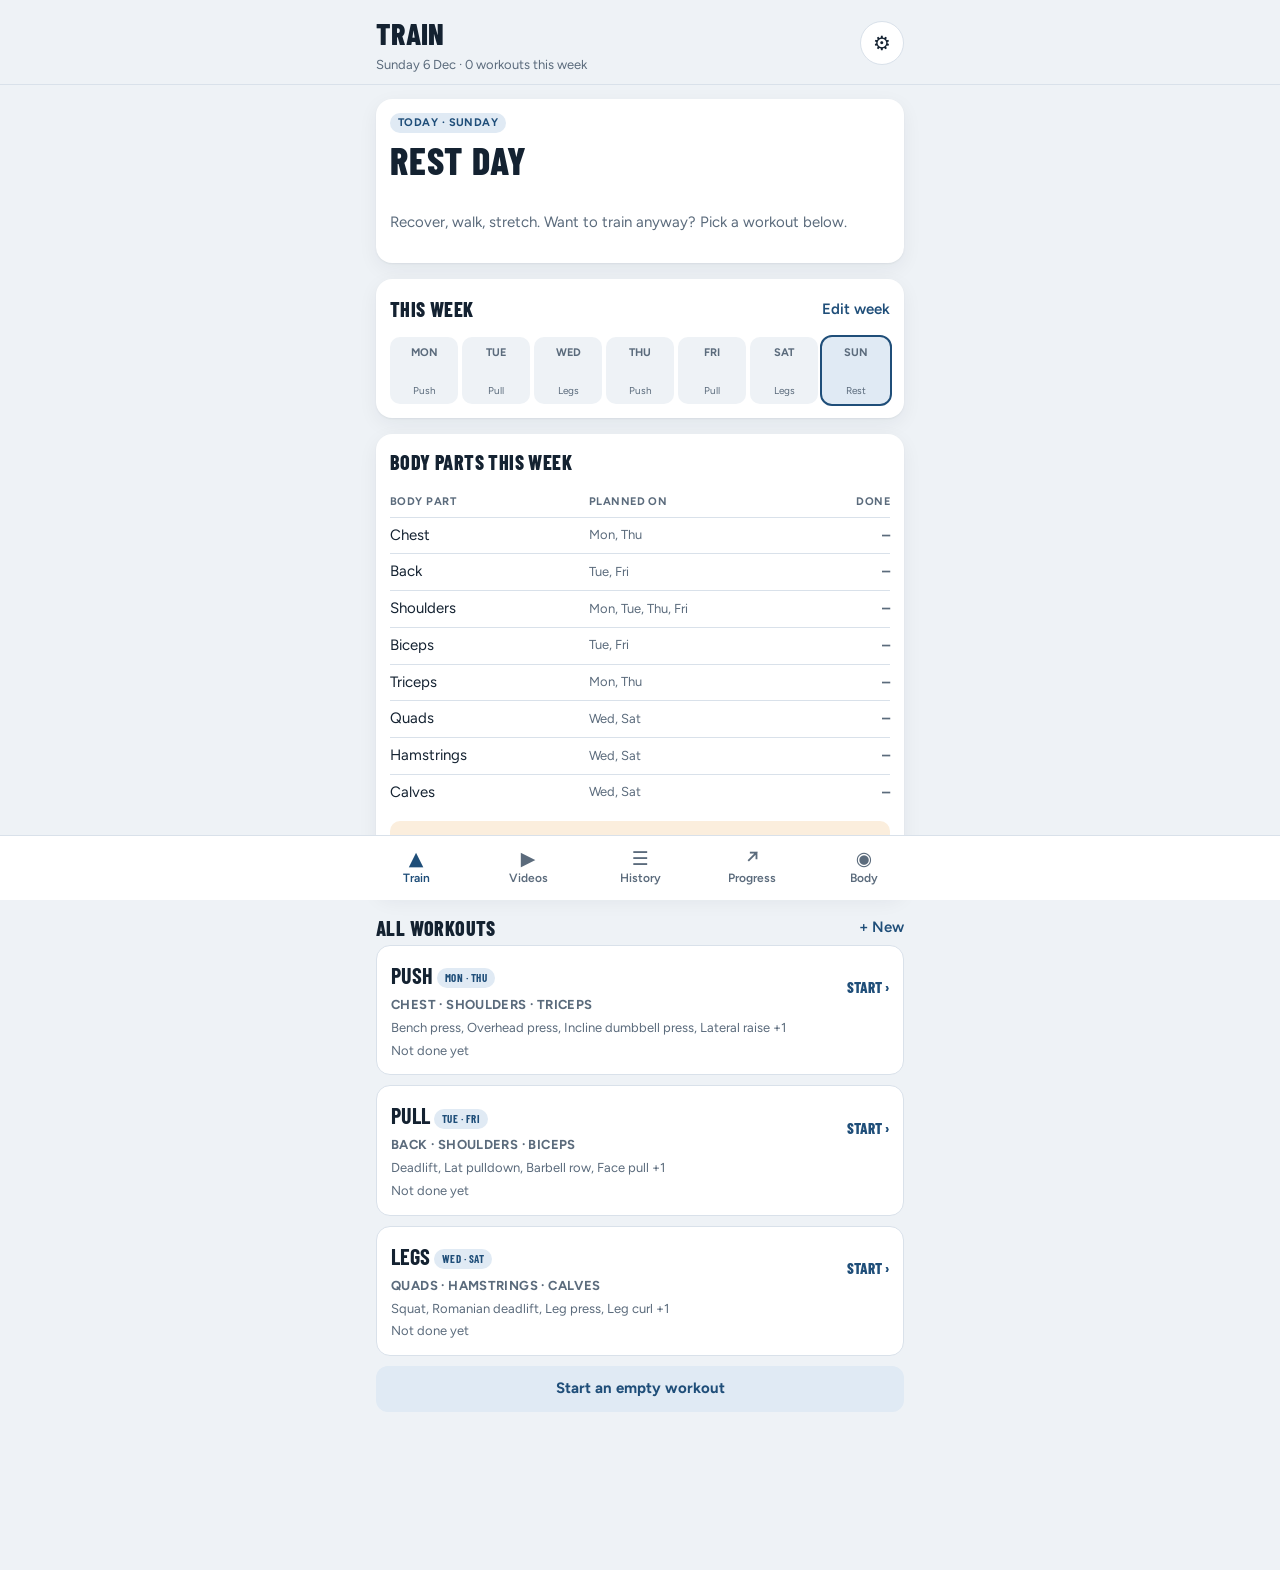
==== index.html @ 698f8b40 "Lift Log: weekly gym plan, set logging, body tracking, trainer video timestamps Co-Authored-By: Clau" ====
<!doctype html>
<html lang="en">
<head>
<meta charset="utf-8">
<meta name="viewport" content="width=device-width, initial-scale=1, viewport-fit=cover">
<title>Lift Log</title>
<meta name="description" content="Log gym workouts set by set, track personal bests, body weight and measurements.">
<meta name="theme-color" content="#1f4e79">
<link rel="manifest" href="manifest.json">
<link rel="icon" href="icons/icon.svg" type="image/svg+xml">
<link rel="apple-touch-icon" href="icons/icon-192.png">
<meta name="apple-mobile-web-app-capable" content="yes">
<meta name="apple-mobile-web-app-title" content="Lift Log">
<link rel="preconnect" href="https://fonts.googleapis.com">
<link rel="preconnect" href="https://fonts.gstatic.com" crossorigin>
<link rel="stylesheet" href="https://fonts.googleapis.com/css2?family=Barlow+Condensed:wght@600;800&family=Figtree:wght@400;500;600;700&display=swap">
<link rel="stylesheet" href="styles.css">
</head>
<body>
<header class="top">
  <div class="top-in">
    <div>
      <h1 id="title">Train</h1>
      <p id="subtitle" class="sub"></p>
    </div>
    <button id="setBtn" class="icon-btn" type="button" aria-label="Settings">⚙</button>
  </div>
</header>

<main id="main"></main>

<div id="rest" class="rest" hidden>
  <div class="rest-in">
    <span>Rest</span>
    <b id="restTime">1:30</b>
    <button type="button" data-rest="-15">−15s</button>
    <button type="button" data-rest="15">+15s</button>
    <button type="button" data-rest="stop">Skip</button>
  </div>
</div>

<nav class="tabs" aria-label="Sections">
  <button type="button" data-view="train" class="on"><span class="ti">▲</span>Train</button>
  <button type="button" data-view="videos"><span class="ti">▶</span>Videos</button>
  <button type="button" data-view="history"><span class="ti">☰</span>History</button>
  <button type="button" data-view="progress"><span class="ti">↗</span>Progress</button>
  <button type="button" data-view="body"><span class="ti">◉</span>Body</button>
</nav>

<dialog id="sheet" class="sheet"><div id="sheetBody"></div></dialog>
<div id="toast" class="toast" role="status" hidden></div>
<input id="importFile" type="file" accept="application/json,.json" hidden>

<script src="app.js"></script>
</body>
</html>
---- styles.css ----
/* Layout: one phone column; sticky title bar, cards per exercise, fixed tab bar, rest timer above the tabs. */
:root {
  --bg: #eef2f6;
  --surface: #ffffff;
  --ink: #142231;
  --muted: #5b6b7c;
  --line: #d9e1ea;
  --navy: #1f4e79;
  --navy-ink: #ffffff;
  --navy-soft: #e0eaf4;
  --amber: #d9822b;
  --amber-soft: #fbeedd;
  --good: #24855a;
  --good-soft: #def2e7;
  --bad: #c0392b;
  --bad-soft: #fbe3df;
  --shadow: 0 1px 2px rgba(20, 34, 49, .06), 0 6px 20px rgba(20, 34, 49, .06);
  --display: "Barlow Condensed", "Segoe UI", system-ui, sans-serif;
  --body: "Figtree", "Segoe UI", system-ui, -apple-system, sans-serif;
  --tabs-h: 64px;
  color-scheme: light;
}
@media (prefers-color-scheme: dark) {
  :root:not([data-theme="light"]) {
    --bg: #0c131b; --surface: #16212c; --ink: #e4ecf4; --muted: #95a6b8; --line: #263443;
    --navy: #6fa8dc; --navy-ink: #07121d; --navy-soft: #1a2e42; --amber: #f0a04b; --amber-soft: #3a2a17;
    --good: #4fc28a; --good-soft: #163527; --bad: #f06b57; --bad-soft: #3d1d18; --shadow: 0 1px 2px rgba(0,0,0,.3);
    color-scheme: dark;
  }
}
:root[data-theme="dark"] {
  --bg: #0c131b; --surface: #16212c; --ink: #e4ecf4; --muted: #95a6b8; --line: #263443;
  --navy: #6fa8dc; --navy-ink: #07121d; --navy-soft: #1a2e42; --amber: #f0a04b; --amber-soft: #3a2a17;
  --good: #4fc28a; --good-soft: #163527; --bad: #f06b57; --bad-soft: #3d1d18; --shadow: 0 1px 2px rgba(0,0,0,.3);
  color-scheme: dark;
}

* { box-sizing: border-box; }
html, body { margin: 0; }
body {
  background: var(--bg); color: var(--ink); font: 15px/1.45 var(--body);
  -webkit-tap-highlight-color: transparent;
  padding-bottom: calc(var(--tabs-h) + env(safe-area-inset-bottom, 0px) + 80px);
}
button, input, select, textarea { font: inherit; color: inherit; }
button { cursor: pointer; }
:focus-visible { outline: 2px solid var(--navy); outline-offset: 2px; }
h1, h2, h3 { font-family: var(--display); margin: 0; text-wrap: balance; }
[hidden] { display: none !important; }

.top {
  position: sticky; top: 0; z-index: 5; background: var(--bg);
  padding-top: env(safe-area-inset-top, 0px); border-bottom: 1px solid var(--line);
}
.top-in, main {
  max-width: 560px; margin: 0 auto;
  padding-left: max(16px, env(safe-area-inset-left, 0px));
  padding-right: max(16px, env(safe-area-inset-right, 0px));
}
.top-in { display: flex; align-items: center; justify-content: space-between; gap: 12px; padding-block: 12px 10px; }
h1 { font-size: 30px; font-weight: 800; letter-spacing: .01em; text-transform: uppercase; }
h2 { font-size: 20px; font-weight: 800; text-transform: uppercase; letter-spacing: .02em; }
.sub { margin: 0; color: var(--muted); font-size: 13px; }
main { padding-block: 14px; display: grid; gap: 16px; }
.icon-btn {
  width: 44px; height: 44px; border-radius: 50%; border: 1px solid var(--line);
  background: var(--surface); font-size: 20px; line-height: 1;
}

.card { background: var(--surface); border-radius: 16px; padding: 14px; box-shadow: var(--shadow); }
.card > h2, .card > .head { margin-bottom: 10px; }
.head { display: flex; align-items: center; justify-content: space-between; gap: 10px; }
.muted { color: var(--muted); }
.small { font-size: 13px; }
.num { font-variant-numeric: tabular-nums; }

.btn {
  border: 0; border-radius: 12px; padding: 12px 16px; min-height: 44px; font-weight: 700;
  background: var(--navy); color: var(--navy-ink);
}
.btn.ghost { background: var(--navy-soft); color: var(--navy); }
.btn.amber { background: var(--amber); color: #fff; }
.btn.danger { background: var(--bad-soft); color: var(--bad); }
.btn.small { padding: 8px 12px; min-height: 36px; font-size: 14px; border-radius: 10px; }
.btn.block { width: 100%; }
.btn:disabled { opacity: .45; }
.link { border: 0; background: none; color: var(--navy); font-weight: 600; padding: 6px 0; }
.row { display: flex; gap: 10px; flex-wrap: wrap; align-items: center; }
.row > .grow { flex: 1 1 140px; }

/* stat tiles */
.stats { display: grid; grid-template-columns: repeat(3, 1fr); gap: 8px; }
.stat { background: var(--surface); border-radius: 14px; padding: 10px 12px; box-shadow: var(--shadow); min-width: 0; }
.stat b { display: block; font: 800 26px/1.1 var(--display); font-variant-numeric: tabular-nums; }
.stat b small { font-size: 15px; font-weight: 600; margin-left: 2px; }
.stat span { font-size: 12px; color: var(--muted); }
.stat.up b { color: var(--good); }
.stat.down b { color: var(--amber); }

/* plan picker */
.plans { display: grid; gap: 10px; }
.plan {
  display: grid; grid-template-columns: 1fr auto; align-items: center; gap: 4px 12px; text-align: left;
  width: 100%; border: 1px solid var(--line); border-radius: 14px; background: var(--surface); padding: 14px;
}
.plan h3 { font-size: 22px; text-transform: uppercase; }
.plan p { margin: 0; grid-column: 1; font-size: 13px; color: var(--muted); }
.plan .go { grid-row: 1 / span 2; grid-column: 2; font: 800 15px var(--display); color: var(--navy); text-transform: uppercase; }
.plan.next { border: 2px solid var(--navy); }
.tag { display: inline-block; font-size: 11px; font-weight: 700; text-transform: uppercase; letter-spacing: .04em;
  padding: 2px 8px; border-radius: 999px; background: var(--navy-soft); color: var(--navy); vertical-align: middle; }
.tag.pr { background: var(--amber-soft); color: var(--amber); }

/* active workout */
.live { display: flex; justify-content: space-between; align-items: center; gap: 10px; }
.live b { font: 800 28px var(--display); font-variant-numeric: tabular-nums; }
.ex h3 { font-size: 21px; text-transform: uppercase; }
.ex .last { margin: 2px 0 10px; font-size: 13px; color: var(--muted); }
.sets { display: grid; gap: 6px; }
.set { display: grid; grid-template-columns: 30px 1fr 1fr 48px; gap: 8px; align-items: center; }
.set.hdr { font-size: 11px; font-weight: 700; color: var(--muted); text-transform: uppercase; letter-spacing: .04em; }
.set .n { text-align: center; font-weight: 700; color: var(--muted); }
.set input {
  width: 100%; min-width: 0; height: 44px; border: 1px solid var(--line); border-radius: 10px;
  background: var(--bg); text-align: center; font-size: 17px; font-weight: 600; font-variant-numeric: tabular-nums;
}
.set input::placeholder { color: var(--muted); opacity: .6; font-weight: 500; }
.tick {
  height: 44px; border-radius: 10px; border: 1px solid var(--line); background: var(--surface);
  font-size: 18px; color: var(--muted);
}
.set.done input { background: var(--good-soft); border-color: transparent; }
.set.done .tick { background: var(--good); border-color: var(--good); color: #fff; }
.set .n.pr { color: var(--amber); }
.ex-foot { display: flex; justify-content: space-between; margin-top: 8px; }

/* history */
.month { font: 800 15px var(--display); text-transform: uppercase; color: var(--muted); letter-spacing: .04em; margin: 4px 0 -6px; }
.hist { display: grid; grid-template-columns: 52px 1fr; gap: 12px; align-items: center; width: 100%;
  text-align: left; border: 0; background: var(--surface); border-radius: 14px; padding: 12px; box-shadow: var(--shadow); }
.hist .day { text-align: center; line-height: 1.05; }
.hist .day b { display: block; font: 800 26px var(--display); }
.hist .day span { font-size: 11px; text-transform: uppercase; color: var(--muted); }
.hist h3 { font-size: 19px; text-transform: uppercase; }
.hist p { margin: 0; font-size: 13px; color: var(--muted); }

/* lists inside cards */
.list { display: grid; }
.li { display: flex; justify-content: space-between; align-items: center; gap: 10px; padding: 10px 0; border-top: 1px solid var(--line); }
.li:first-child { border-top: 0; }
button.li { width: 100%; border-left: 0; border-right: 0; border-bottom: 0; background: none; text-align: left; }
button.li:first-child { border-top: 0; }
.li .r { text-align: right; font-variant-numeric: tabular-nums; white-space: nowrap; }

/* chart */
.chart svg { display: block; width: 100%; height: auto; overflow: visible; }
.chart text { font: 11px var(--body); fill: var(--muted); }
.chart .ln { fill: none; stroke: var(--navy); stroke-width: 2.5; stroke-linejoin: round; stroke-linecap: round; }
.chart .ln2 { fill: none; stroke: var(--amber); stroke-width: 2; stroke-dasharray: 4 4; }
.chart .dot { fill: var(--navy); }
.chart .bar { fill: var(--navy); }
.chart .bar.now { fill: var(--amber); }
.chart .goal { stroke: var(--good); stroke-width: 1.5; stroke-dasharray: 2 4; }
.legend { display: flex; gap: 14px; font-size: 12px; color: var(--muted); margin-top: 6px; }
.legend i { display: inline-block; width: 14px; height: 3px; border-radius: 2px; vertical-align: middle; margin-right: 5px; background: var(--navy); }
.legend i.a { background: var(--amber); }
.legend i.g { background: var(--good); }

/* forms */
label.f { display: grid; gap: 4px; font-size: 13px; font-weight: 600; color: var(--muted); }
.f input, .f select, .search {
  height: 44px; border: 1px solid var(--line); border-radius: 10px; background: var(--bg); padding: 0 12px;
  font-size: 16px; color: var(--ink); width: 100%; min-width: 0;
}
.grid2 { display: grid; grid-template-columns: 1fr 1fr; gap: 10px; }
.grid3 { display: grid; grid-template-columns: repeat(3, 1fr); gap: 10px; }
select.ex-pick { height: 44px; border: 1px solid var(--line); border-radius: 10px; background: var(--surface); padding: 0 10px; font-size: 16px; width: 100%; }
details > summary { cursor: pointer; font-weight: 600; color: var(--navy); padding: 6px 0; }
.chips { display: flex; gap: 6px; flex-wrap: wrap; }
.chip { border: 1px solid var(--line); background: var(--surface); border-radius: 999px; padding: 6px 12px; font-size: 14px; min-height: 36px; }
.chip.on { background: var(--navy); color: var(--navy-ink); border-color: var(--navy); }

.empty { text-align: center; padding: 28px 16px; color: var(--muted); }
.empty b { display: block; font: 800 22px var(--display); color: var(--ink); text-transform: uppercase; margin-bottom: 4px; }

/* rest timer */
.rest {
  position: fixed; left: 0; right: 0; bottom: calc(var(--tabs-h) + env(safe-area-inset-bottom, 0px) + 8px); z-index: 6;
  padding: 0 12px;
}
.rest-in {
  max-width: 536px; margin: 0 auto; display: flex; align-items: center; gap: 8px;
  background: var(--ink); color: var(--bg); border-radius: 16px; padding: 8px 8px 8px 14px; box-shadow: var(--shadow);
}
.rest-in span { font-size: 13px; text-transform: uppercase; font-weight: 700; letter-spacing: .05em; opacity: .7; }
.rest-in b { font: 800 26px var(--display); font-variant-numeric: tabular-nums; flex: 1; }
.rest-in button { border: 0; background: rgba(255,255,255,.14); color: inherit; border-radius: 10px; min-height: 40px; padding: 0 10px; font-weight: 600; }
.rest.over .rest-in { background: var(--amber); color: #fff; }

/* tabs */
.tabs {
  position: fixed; left: 0; right: 0; bottom: 0; z-index: 7; display: flex; justify-content: center;
  background: var(--surface); border-top: 1px solid var(--line); padding-bottom: env(safe-area-inset-bottom, 0px);
}
.tabs button {
  flex: 1; max-width: 140px; height: var(--tabs-h); border: 0; background: none; color: var(--muted);
  display: grid; place-items: center; align-content: center; gap: 2px; font-size: 12px; font-weight: 600;
}
.tabs .ti { font-size: 19px; line-height: 1; }
.tabs .on { color: var(--navy); }

/* bottom sheet */
.sheet {
  border: 0; padding: 0; margin: auto auto 0; width: 100%; max-width: 560px; max-height: 88vh;
  border-radius: 20px 20px 0 0; background: var(--surface); color: var(--ink);
}
.sheet::backdrop { background: rgba(8, 14, 20, .45); }
#sheetBody { padding: 18px 16px calc(18px + env(safe-area-inset-bottom, 0px)); display: grid; gap: 14px; }
.sheet .head h2 { font-size: 22px; }
.x { width: 40px; height: 40px; border-radius: 50%; border: 0; background: var(--bg); font-size: 18px; }

.toast {
  position: fixed; left: 50%; transform: translateX(-50%); z-index: 20;
  bottom: calc(var(--tabs-h) + env(safe-area-inset-bottom, 0px) + 76px);
  background: var(--ink); color: var(--bg); padding: 10px 16px; border-radius: 12px; font-weight: 600; font-size: 14px;
  max-width: calc(100% - 32px); box-shadow: var(--shadow);
}

/* today's hero, week strip, body-part coverage */
.hero { display: grid; gap: 8px; justify-items: start; }
.hero h2.big { font-size: 38px; line-height: 1; }
.hero.done { border-left: 5px solid var(--good); }
.big-btn { font-size: 17px; min-height: 52px; }
.targets { margin: 0; font-size: 13px; font-weight: 700; color: var(--amber); text-transform: uppercase; letter-spacing: .03em; }
.exlist { margin: 0; padding-left: 20px; display: grid; gap: 2px; }
.exlist .clip { color: var(--navy); font-size: 11px; }
.tag.ok { background: var(--good-soft); color: var(--good); }
.tag.lv-beg { background: var(--good-soft); color: var(--good); }
.tag.lv-int { background: var(--amber-soft); color: var(--amber); }
.tag.lv-adv { background: var(--bad-soft); color: var(--bad); }
.week { display: grid; grid-template-columns: repeat(7, 1fr); gap: 4px; }
.wd { display: grid; justify-items: center; gap: 2px; padding: 8px 2px; border-radius: 10px; background: var(--bg); min-width: 0; }
.wd span { font-size: 11px; font-weight: 700; text-transform: uppercase; color: var(--muted); }
.wd b { height: 20px; font-size: 16px; }
.wd small { font-size: 10px; line-height: 1.1; text-align: center; overflow: hidden; text-overflow: ellipsis; white-space: nowrap; max-width: 100%; color: var(--muted); }
.wd.today { outline: 2px solid var(--navy); background: var(--navy-soft); }
.wd.done { background: var(--good-soft); }
.wd.done b { color: var(--good); }
.wd.missed b { color: var(--bad); }
.bps { display: grid; }
.bp { display: grid; grid-template-columns: 1fr 1.2fr 64px; gap: 8px; padding: 7px 0; border-top: 1px solid var(--line); align-items: center; }
.bp.hdr { border-top: 0; font-size: 11px; font-weight: 700; text-transform: uppercase; color: var(--muted); letter-spacing: .04em; }
.bp b { text-align: right; font-variant-numeric: tabular-nums; color: var(--muted); }
.bp b.ok { color: var(--good); }
.miss { margin: 10px 0 0; padding: 10px 12px; border-radius: 10px; background: var(--amber-soft); font-size: 14px; }

/* videos */
.vlist { display: grid; gap: 10px; }
.vcard { display: grid; grid-template-columns: 128px 1fr; gap: 12px; text-align: left; width: 100%; border: 0; padding: 8px;
  background: var(--surface); border-radius: 14px; box-shadow: var(--shadow); align-items: start; }
.vcard img { width: 128px; height: 72px; object-fit: cover; border-radius: 8px; background: var(--line); }
.vcard h3 { font: 600 14px/1.3 var(--body); display: -webkit-box; -webkit-line-clamp: 2; -webkit-box-orient: vertical; overflow: hidden; }
.vcard p { margin: 2px 0 0; font-size: 12px; color: var(--muted); }
.warn { color: var(--amber); font-weight: 600; }
.vid { position: relative; aspect-ratio: 16 / 9; background: #000; border-radius: 12px; overflow: hidden; }
.vid iframe, .vid > div { position: absolute; inset: 0; width: 100%; height: 100%; border: 0; }
.vid-off { display: grid; place-items: center; text-align: center; color: #ccd; font-size: 14px; padding: 16px; }
.vid-off a { color: #fff; }
.tchip { border: 0; background: var(--navy); color: var(--navy-ink); border-radius: 8px; padding: 6px 10px; font-weight: 700; min-height: 36px; font-variant-numeric: tabular-nums; white-space: nowrap; }
.li.stamp { justify-content: flex-start; }
.li .grow { flex: 1; min-width: 0; }
.inset { background: var(--bg); border-radius: 12px; padding: 12px; display: grid; gap: 10px; }
.inset .f input, .inset .f select { background: var(--surface); }
textarea { width: 100%; border: 1px solid var(--line); border-radius: 10px; background: var(--bg); padding: 10px; font-size: 15px; resize: vertical; margin: 6px 0 8px; }
.chrow { display: grid; grid-template-columns: 24px 70px 1fr 1fr; gap: 6px; align-items: center; margin-bottom: 10px; }
.chrow > input:not([type=checkbox]), .chrow select { height: 38px; border: 1px solid var(--line); border-radius: 8px; background: var(--surface); padding: 0 6px; min-width: 0; font-size: 15px; }
.chrow .cN { grid-column: 3 / span 2; }
.chrow span { grid-column: 1; }
.chrow .cG { grid-column: 2 / span 2; }
.chrow .cL { grid-column: 4; }
.note { margin: 0; padding: 8px 12px; background: var(--amber-soft); border-radius: 10px; font-size: 14px; }
.sh { font-size: 17px; margin: 4px 0; }
.ch { font: 700 13px var(--body); color: var(--muted); margin: 14px 0 4px; }
.mini { width: 36px; height: 36px; border: 1px solid var(--line); background: var(--surface); border-radius: 8px; margin-left: 4px; }
.narrow { width: auto; max-width: 55%; height: 40px; }
.danger-link { color: var(--bad); justify-self: center; }
.chart .dot.faint { opacity: .35; }
.legend i.dotk { width: 7px; height: 7px; border-radius: 50%; opacity: .5; }
b.inline { display: inline; font: inherit; font-weight: 700; color: var(--ink); text-transform: none; }
.tabs button { max-width: 112px; }
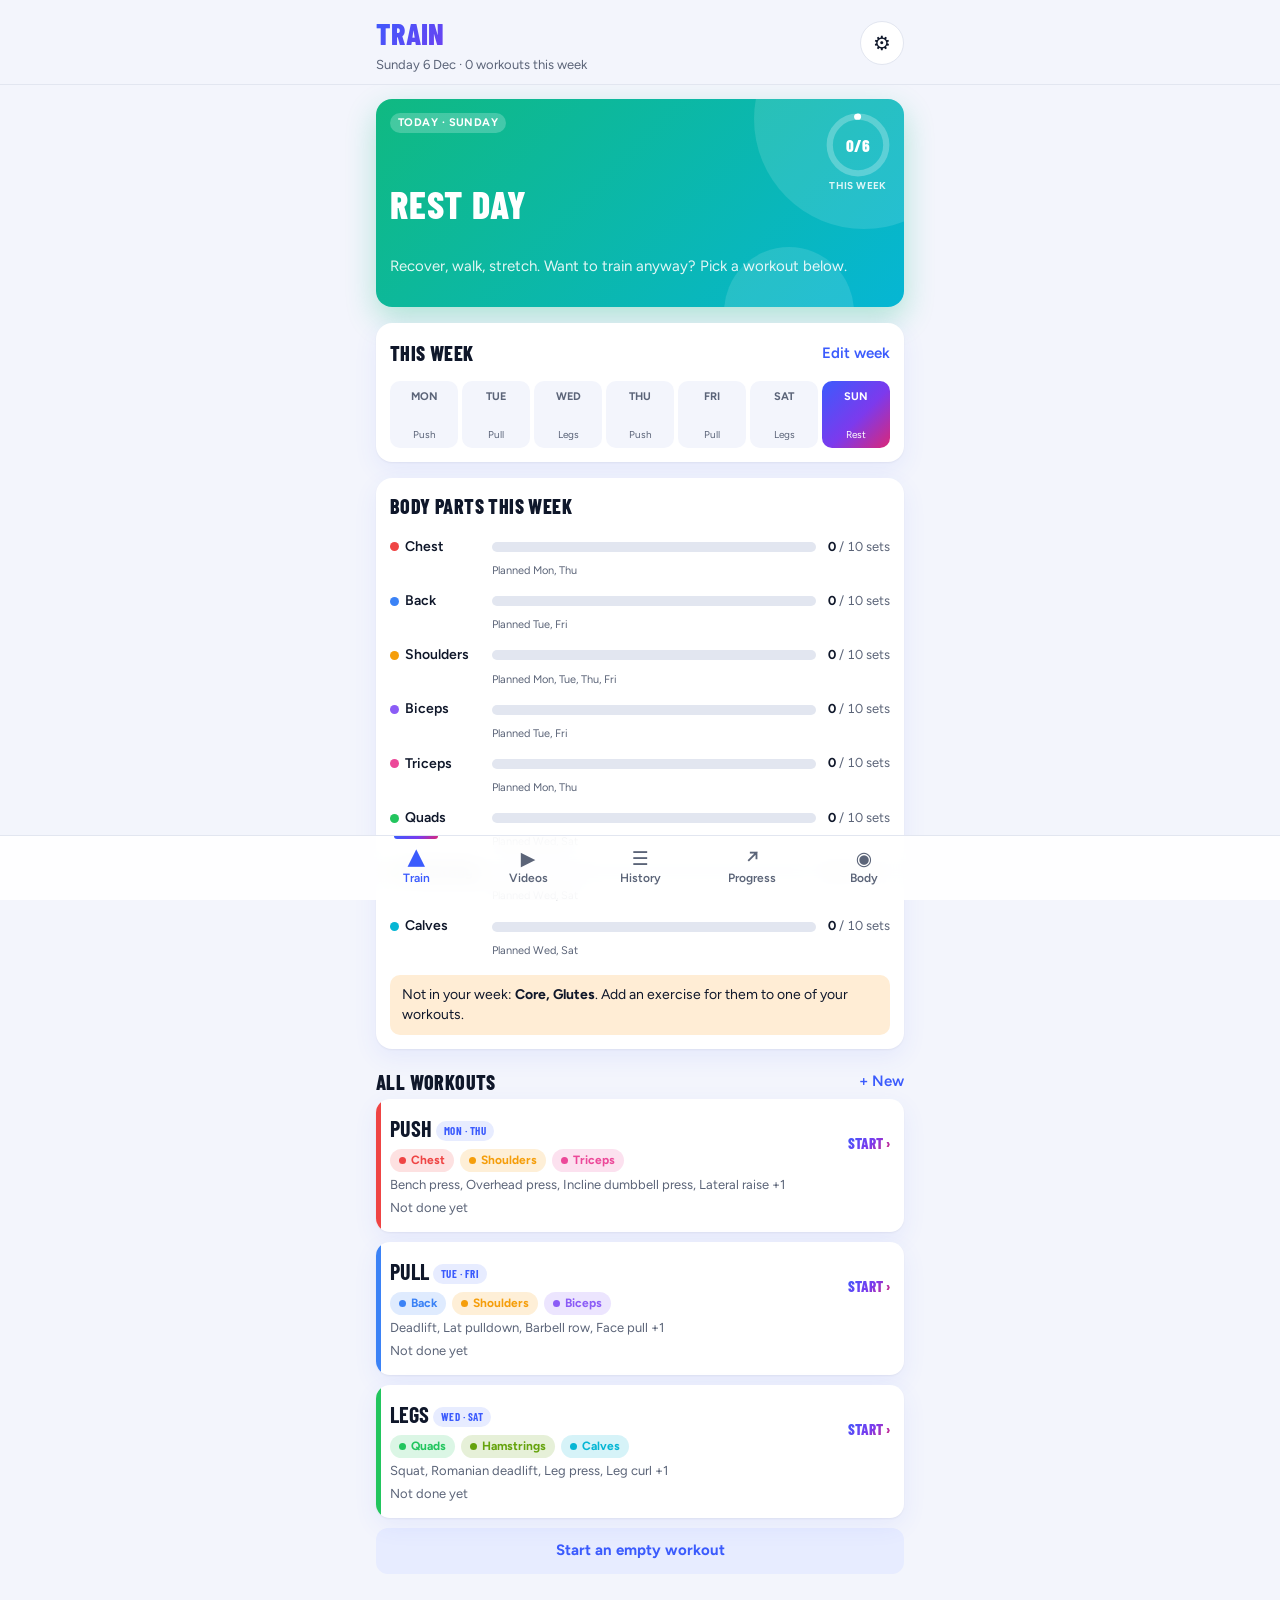
==== commit be04f9d4: "Brighter gradient look, animations and Add video flow - Gradient hero cards, buttons, charts and ico" ====
--- a/index.html
+++ b/index.html
@@ -5,7 +5,7 @@
 <meta name="viewport" content="width=device-width, initial-scale=1, viewport-fit=cover">
 <title>Lift Log</title>
 <meta name="description" content="Log gym workouts set by set, track personal bests, body weight and measurements.">
-<meta name="theme-color" content="#1f4e79">
+<meta name="theme-color" content="#4c3ae8">
 <link rel="manifest" href="manifest.json">
 <link rel="icon" href="icons/icon.svg" type="image/svg+xml">
 <link rel="apple-touch-icon" href="icons/icon-192.png">
@@ -31,6 +31,7 @@
 
 <div id="rest" class="rest" hidden>
   <div class="rest-in">
+    <svg class="ring" viewBox="0 0 36 36" aria-hidden="true"><circle class="rt" cx="18" cy="18" r="15.9"/><circle class="rp" id="restRing" cx="18" cy="18" r="15.9" pathLength="100" stroke-dasharray="100 100"/></svg>
     <span>Rest</span>
     <b id="restTime">1:30</b>
     <button type="button" data-rest="-15">−15s</button>
--- a/styles.css
+++ b/styles.css
@@ -1,20 +1,23 @@
 /* Layout: one phone column; sticky title bar, cards per exercise, fixed tab bar, rest timer above the tabs. */
 :root {
-  --bg: #eef2f6;
+  --bg: #f3f5fc;
   --surface: #ffffff;
-  --ink: #142231;
-  --muted: #5b6b7c;
-  --line: #d9e1ea;
-  --navy: #1f4e79;
+  --ink: #0f172a;
+  --muted: #5b6478;
+  --line: #e2e6f0;
+  --navy: #3b5bfd;
   --navy-ink: #ffffff;
-  --navy-soft: #e0eaf4;
-  --amber: #d9822b;
-  --amber-soft: #fbeedd;
-  --good: #24855a;
-  --good-soft: #def2e7;
-  --bad: #c0392b;
-  --bad-soft: #fbe3df;
-  --shadow: 0 1px 2px rgba(20, 34, 49, .06), 0 6px 20px rgba(20, 34, 49, .06);
+  --navy-soft: #e7ecff;
+  --amber: #f97316;
+  --amber-soft: #ffedd5;
+  --good: #10b981;
+  --good-soft: #d1fae5;
+  --bad: #ef4444;
+  --bad-soft: #fee2e2;
+  --grad: linear-gradient(135deg, #3b5bfd 0%, #7c3aed 55%, #db2777 100%);
+  --grad-warm: linear-gradient(135deg, #f97316 0%, #ef4444 100%);
+  --grad-good: linear-gradient(135deg, #10b981 0%, #06b6d4 100%);
+  --shadow: 0 1px 2px rgba(15, 23, 42, .05), 0 8px 24px rgba(59, 91, 253, .08);
   --display: "Barlow Condensed", "Segoe UI", system-ui, sans-serif;
   --body: "Figtree", "Segoe UI", system-ui, -apple-system, sans-serif;
   --tabs-h: 64px;
@@ -22,16 +25,16 @@
 }
 @media (prefers-color-scheme: dark) {
   :root:not([data-theme="light"]) {
-    --bg: #0c131b; --surface: #16212c; --ink: #e4ecf4; --muted: #95a6b8; --line: #263443;
-    --navy: #6fa8dc; --navy-ink: #07121d; --navy-soft: #1a2e42; --amber: #f0a04b; --amber-soft: #3a2a17;
-    --good: #4fc28a; --good-soft: #163527; --bad: #f06b57; --bad-soft: #3d1d18; --shadow: 0 1px 2px rgba(0,0,0,.3);
+    --bg: #0a0e1a; --surface: #151b2e; --ink: #eef2ff; --muted: #97a3bd; --line: #252d45;
+    --navy: #7c93ff; --navy-ink: #ffffff; --navy-soft: #1f2a52; --amber: #fb923c; --amber-soft: #3b2412;
+    --good: #34d399; --good-soft: #0f3a2c; --bad: #f87171; --bad-soft: #3f1a1a; --shadow: 0 1px 2px rgba(0,0,0,.4), 0 8px 24px rgba(0,0,0,.25);
     color-scheme: dark;
   }
 }
 :root[data-theme="dark"] {
-  --bg: #0c131b; --surface: #16212c; --ink: #e4ecf4; --muted: #95a6b8; --line: #263443;
-  --navy: #6fa8dc; --navy-ink: #07121d; --navy-soft: #1a2e42; --amber: #f0a04b; --amber-soft: #3a2a17;
-  --good: #4fc28a; --good-soft: #163527; --bad: #f06b57; --bad-soft: #3d1d18; --shadow: 0 1px 2px rgba(0,0,0,.3);
+  --bg: #0a0e1a; --surface: #151b2e; --ink: #eef2ff; --muted: #97a3bd; --line: #252d45;
+  --navy: #7c93ff; --navy-ink: #ffffff; --navy-soft: #1f2a52; --amber: #fb923c; --amber-soft: #3b2412;
+  --good: #34d399; --good-soft: #0f3a2c; --bad: #f87171; --bad-soft: #3f1a1a; --shadow: 0 1px 2px rgba(0,0,0,.4), 0 8px 24px rgba(0,0,0,.25);
   color-scheme: dark;
 }
 
@@ -288,3 +291,139 @@
 .legend i.dotk { width: 7px; height: 7px; border-radius: 50%; opacity: .5; }
 b.inline { display: inline; font: inherit; font-weight: 700; color: var(--ink); text-transform: none; }
 .tabs button { max-width: 112px; }
+
+/* ---------- colour and motion ---------- */
+h1 { background: var(--grad); -webkit-background-clip: text; background-clip: text; color: transparent; }
+.btn { background: var(--grad); background-size: 140% 140%; box-shadow: 0 6px 16px rgba(91, 70, 240, .25); transition: transform .12s, box-shadow .12s; }
+.btn.amber { background: var(--grad-warm); box-shadow: 0 6px 16px rgba(239, 68, 68, .25); }
+.btn.ghost, .btn.danger { box-shadow: none; }
+button, .btn, .plan, .vcard, .hist, .chip, .tick, .tchip { transition: transform .12s ease, background-color .2s, box-shadow .2s; }
+button:active, .btn:active, .plan:active, .vcard:active, .hist:active { transform: scale(.96); }
+.icon-btn { transition: transform .4s; }
+.icon-btn:active { transform: rotate(90deg) scale(.92); }
+
+main.enter > * { animation: rise .35s cubic-bezier(.2, .8, .2, 1) both; }
+main.enter > *:nth-child(2) { animation-delay: .04s; }
+main.enter > *:nth-child(3) { animation-delay: .08s; }
+main.enter > *:nth-child(4) { animation-delay: .12s; }
+main.enter > *:nth-child(n+5) { animation-delay: .16s; }
+@keyframes rise { from { opacity: 0; transform: translateY(14px); } to { opacity: 1; transform: none; } }
+
+/* gradient hero cards */
+.hero { position: relative; overflow: hidden; background: var(--grad); color: #fff; box-shadow: 0 12px 30px rgba(91, 70, 240, .3); }
+.hero.restday { background: var(--grad-good); box-shadow: 0 12px 30px rgba(16, 185, 129, .3); }
+.hero.done { background: var(--grad-good); border-left: 0; box-shadow: 0 12px 30px rgba(16, 185, 129, .3); }
+.hero::before, .hero::after { content: ""; position: absolute; border-radius: 50%; background: rgba(255, 255, 255, .12); pointer-events: none; }
+.hero::before { width: 220px; height: 220px; right: -70px; top: -90px; animation: drift 9s ease-in-out infinite alternate; }
+.hero::after { width: 130px; height: 130px; right: 50px; bottom: -70px; animation: drift 7s ease-in-out infinite alternate-reverse; }
+@keyframes drift { to { transform: translate(-18px, 14px) scale(1.08); } }
+.hero > * { position: relative; z-index: 1; }
+.hero .tag { background: rgba(255, 255, 255, .22); color: #fff; }
+.hero .muted, .hero p { color: rgba(255, 255, 255, .88); }
+.hero .exlist { color: #fff; }
+.hero .exlist .clip { color: #ffe08a; }
+.hero .btn { background: #fff; color: #4c3ae8; box-shadow: 0 8px 20px rgba(0, 0, 0, .18); }
+.hero .btn.ghost { background: rgba(255, 255, 255, .22); color: #fff; }
+.hero .targets { color: #fff; }
+.hero-top { display: flex; justify-content: space-between; align-items: flex-start; width: 100%; gap: 10px; }
+
+/* week ring */
+.ring-wrap { position: relative; width: 64px; height: 64px; flex: none; }
+.ring-wrap svg { width: 64px; height: 64px; transform: rotate(-90deg); }
+.ring-wrap .rt { fill: none; stroke: rgba(255, 255, 255, .25); stroke-width: 3.5; }
+.ring-wrap .rp { fill: none; stroke: #fff; stroke-width: 3.5; stroke-linecap: round; transition: stroke-dasharray 1s cubic-bezier(.2, .8, .2, 1); }
+.ring-wrap b { position: absolute; inset: 0; display: grid; place-items: center; font: 800 17px/1 var(--display); color: #fff; }
+.ring-wrap small { position: absolute; left: 0; right: 0; bottom: -16px; text-align: center; font-size: 10px; font-weight: 700; text-transform: uppercase; letter-spacing: .04em; color: rgba(255, 255, 255, .85); }
+
+/* body-part colour chips */
+.bpchip { display: inline-flex; align-items: center; gap: 5px; padding: 3px 9px; border-radius: 999px; font-size: 12px; font-weight: 700;
+  background: color-mix(in srgb, var(--c) 16%, transparent); color: var(--c); white-space: nowrap; }
+.bpchip::before { content: ""; width: 7px; height: 7px; border-radius: 50%; background: var(--c); }
+.hero .bpchip { background: rgba(255, 255, 255, .2); color: #fff; }
+.hero .bpchip::before { background: var(--c); box-shadow: 0 0 0 2px #fff; }
+.chiprow { display: flex; flex-wrap: wrap; gap: 6px; }
+.plan { border: 0; box-shadow: var(--shadow); position: relative; overflow: hidden; }
+.plan::before { content: ""; position: absolute; left: 0; top: 0; bottom: 0; width: 5px; background: var(--c, var(--navy)); }
+.plan.next::after { content: ""; position: absolute; inset: 0; border-radius: 14px; border: 2px solid var(--navy); pointer-events: none; }
+.plan .go { background: var(--grad); -webkit-background-clip: text; background-clip: text; color: transparent; }
+.ex { border-left: 5px solid var(--c, var(--navy)); }
+.ex h3 { color: var(--ink); }
+
+/* body-part coverage bars */
+.bpbar { display: grid; grid-template-columns: 92px 1fr 64px; gap: 10px; align-items: center; padding: 6px 0; }
+.bpbar .nm { font-weight: 600; font-size: 14px; display: flex; align-items: center; gap: 6px; }
+.bpbar .nm::before { content: ""; width: 9px; height: 9px; border-radius: 50%; background: var(--c); flex: none; }
+.bpbar .track { height: 10px; border-radius: 99px; background: var(--line); overflow: hidden; position: relative; }
+.bpbar .fill { position: absolute; inset: 0 auto 0 0; border-radius: 99px; background: var(--c); width: 0; transition: width .9s cubic-bezier(.2, .8, .2, 1); }
+.bpbar .v { text-align: right; font-size: 13px; font-variant-numeric: tabular-nums; color: var(--muted); }
+.bpbar .v b { color: var(--ink); }
+.bpbar .days { grid-column: 2 / span 2; margin-top: -4px; font-size: 11px; color: var(--muted); }
+
+/* workout progress */
+.prog { height: 8px; background: var(--line); border-radius: 99px; overflow: hidden; margin-top: 10px; }
+.prog i { display: block; height: 100%; background: var(--grad); border-radius: 99px; transition: width .5s cubic-bezier(.2, .8, .2, 1); }
+.live { flex-wrap: wrap; }
+.live > div:first-child { flex: 1; }
+.live .pct { width: 100%; display: flex; justify-content: space-between; font-size: 12px; font-weight: 700; color: var(--muted); margin-top: 4px; }
+.set.done .tick { background: var(--grad-good); border-color: transparent; box-shadow: 0 4px 12px rgba(16, 185, 129, .35); }
+.set.just .tick { animation: pop .45s cubic-bezier(.2, 1.6, .4, 1); }
+.set.just input { animation: flash .6s ease; }
+@keyframes pop { 0% { transform: scale(.6); } 60% { transform: scale(1.18); } 100% { transform: scale(1); } }
+@keyframes flash { from { box-shadow: 0 0 0 3px rgba(16, 185, 129, .5); } to { box-shadow: 0 0 0 0 rgba(16, 185, 129, 0); } }
+.set .n.pr { animation: spin 1s ease; }
+@keyframes spin { from { transform: rotate(-200deg) scale(.3); } to { transform: none; } }
+.set input:focus { border-color: var(--navy); box-shadow: 0 0 0 3px var(--navy-soft); outline: none; }
+
+/* rest timer ring */
+.rest-in { background: #111827; color: #fff; gap: 10px; }
+.rest .ring { width: 38px; height: 38px; transform: rotate(-90deg); flex: none; }
+.rest .ring .rt { fill: none; stroke: rgba(255, 255, 255, .18); stroke-width: 3.5; }
+.rest .ring .rp { fill: none; stroke: #7c93ff; stroke-width: 3.5; stroke-linecap: round; transition: stroke-dasharray .5s linear; }
+.rest.over .rest-in { background: var(--grad-warm); animation: pulse .8s ease-in-out infinite alternate; }
+.rest.over .ring .rp { stroke: #fff; }
+@keyframes pulse { to { transform: scale(1.03); } }
+
+/* tabs */
+.tabs { backdrop-filter: blur(12px); background: color-mix(in srgb, var(--surface) 88%, transparent); }
+.tabs button { position: relative; }
+.tabs .ti { transition: transform .25s cubic-bezier(.2, 1.6, .4, 1); }
+.tabs .on .ti { transform: translateY(-2px) scale(1.2); }
+.tabs .on { color: var(--navy); }
+.tabs .on::after { content: ""; position: absolute; top: 0; left: 30%; right: 30%; height: 3px; border-radius: 0 0 4px 4px; background: var(--grad); }
+
+/* other colour touches */
+.stat { position: relative; overflow: hidden; }
+.stat::before { content: ""; position: absolute; left: 0; top: 0; right: 0; height: 3px; background: var(--grad); }
+.stat.up::before { background: var(--grad-good); }
+.stat.down::before { background: var(--grad-warm); }
+.chip.on { background: var(--grad); border-color: transparent; color: #fff; }
+.tchip { background: var(--grad); }
+.wd.today { outline: 0; background: var(--grad); }
+.wd.today span, .wd.today small, .wd.today b { color: #fff; }
+.wd.done { background: var(--grad-good); }
+.wd.done span, .wd.done small, .wd.done b { color: #fff; }
+.chart .ln { stroke: url(#lg); }
+.chart .bar { fill: url(#bg); }
+.chart .bar.now { fill: url(#bw); }
+.hist .day b { background: var(--grad); -webkit-background-clip: text; background-clip: text; color: transparent; }
+.vcard img { transition: transform .3s; }
+.vcard:active img { transform: scale(1.05); }
+.toast { background: var(--grad); color: #fff; animation: toastIn .35s cubic-bezier(.2, 1.4, .4, 1); }
+@keyframes toastIn { from { opacity: 0; transform: translate(-50%, 20px) scale(.9); } to { opacity: 1; transform: translate(-50%, 0); } }
+.sheet[open] { animation: sheetUp .3s cubic-bezier(.2, .8, .2, 1); }
+@keyframes sheetUp { from { transform: translateY(40px); opacity: .4; } to { transform: none; opacity: 1; } }
+.addv { width: 100%; text-align: left; border: 0; font: inherit; cursor: pointer; background: linear-gradient(135deg, #ef4444 0%, #db2777 50%, #7c3aed 100%); box-shadow: 0 12px 30px rgba(219, 39, 119, .3); }
+.addv .plus { width: 44px; height: 44px; border-radius: 50%; background: #fff; color: #db2777; display: grid; place-items: center; font: 800 28px/1 var(--display); box-shadow: 0 6px 16px rgba(0,0,0,.2); }
+.step { display: flex; gap: 12px; align-items: flex-start; }
+.step .sn { flex: none; width: 30px; height: 30px; border-radius: 50%; background: var(--grad); color: #fff; display: grid; place-items: center; font: 800 16px var(--display); margin-top: 2px; }
+.step .grow { display: grid; gap: 8px; min-width: 0; }
+.step .row .btn { white-space: nowrap; }
+a.btn { text-decoration: none; display: inline-flex; align-items: center; justify-content: center; }
+.vprev { display: flex; gap: 10px; align-items: center; background: var(--navy-soft); border-radius: 12px; padding: 8px; animation: rise .3s both; }
+.vprev img { width: 96px; height: 54px; object-fit: cover; border-radius: 8px; flex: none; }
+.vprev > div > b { font-size: 13px; display: -webkit-box; -webkit-line-clamp: 2; -webkit-box-orient: vertical; overflow: hidden; }
+.vprev p { margin: 2px 0 0; }
+#confetti { position: fixed; inset: 0; pointer-events: none; z-index: 50; width: 100%; height: 100%; }
+@media (prefers-reduced-motion: reduce) {
+  *, *::before, *::after { animation: none !important; transition: none !important; }
+}
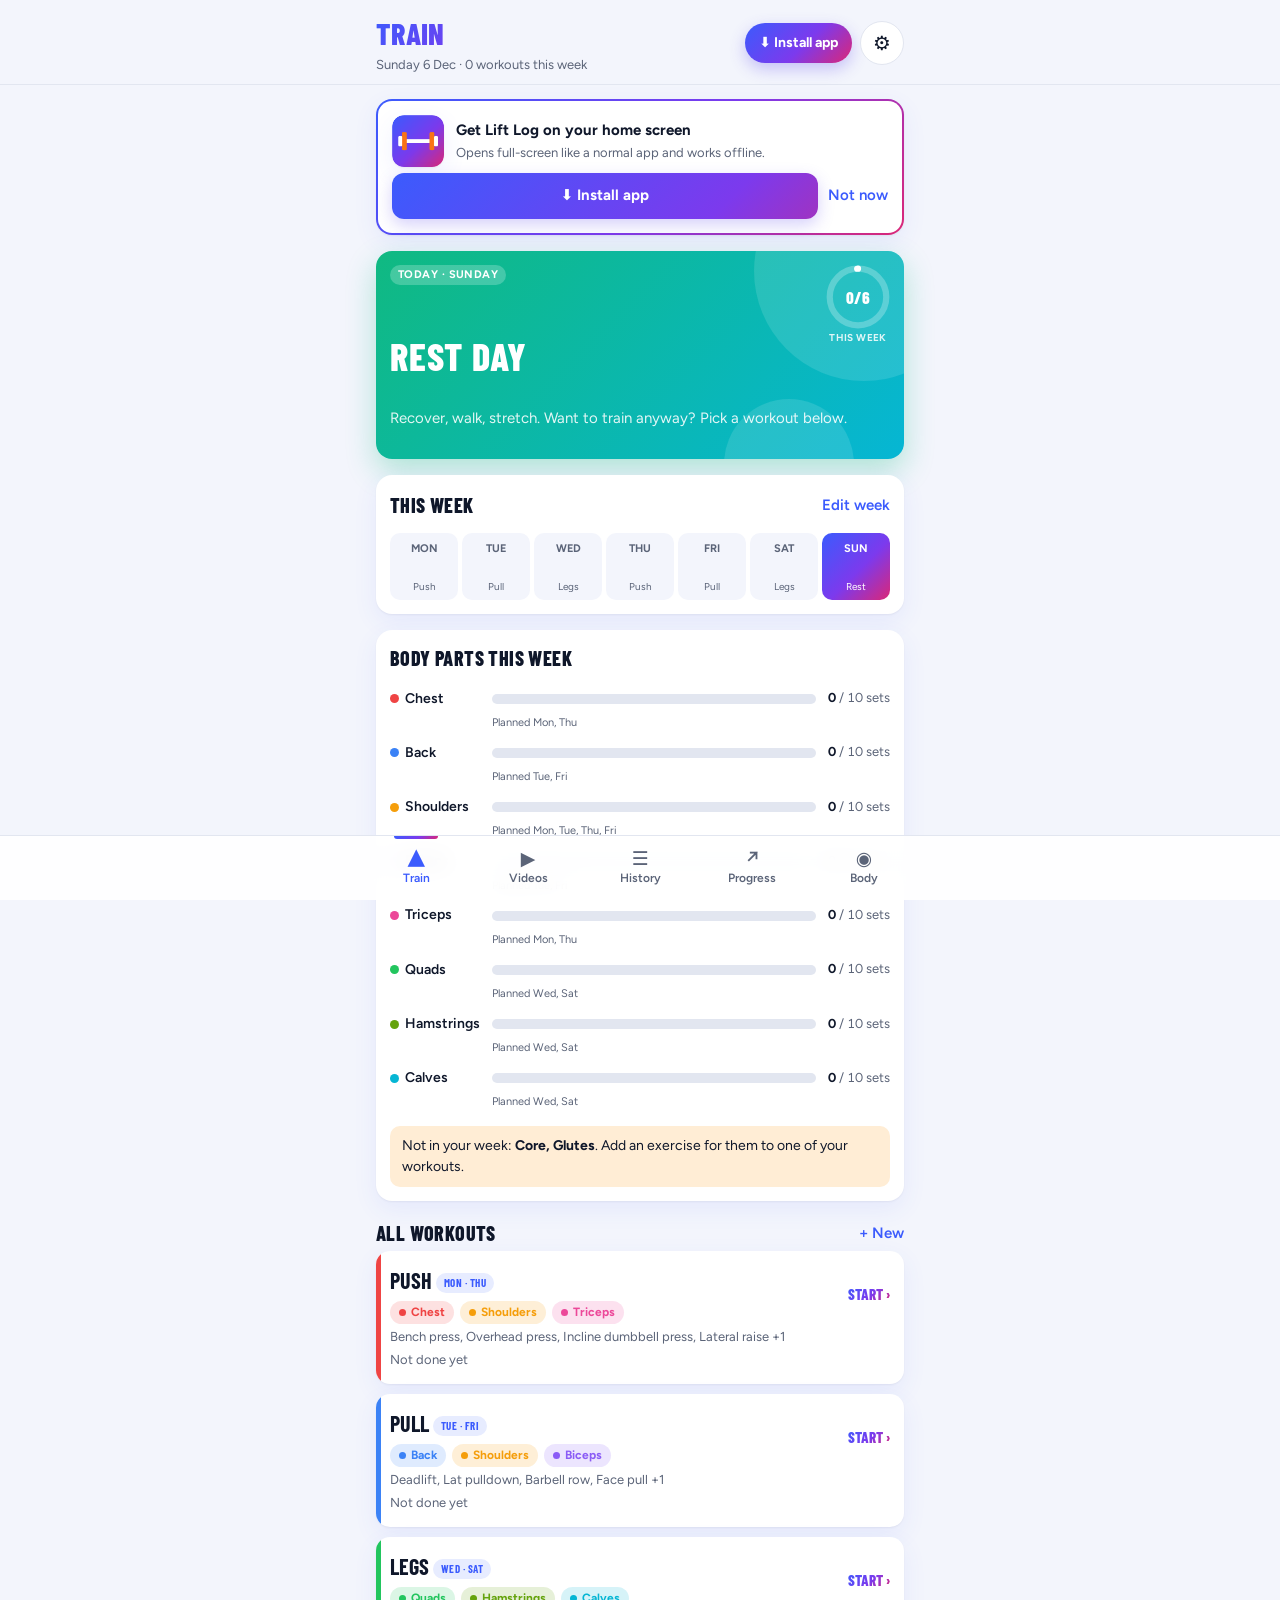
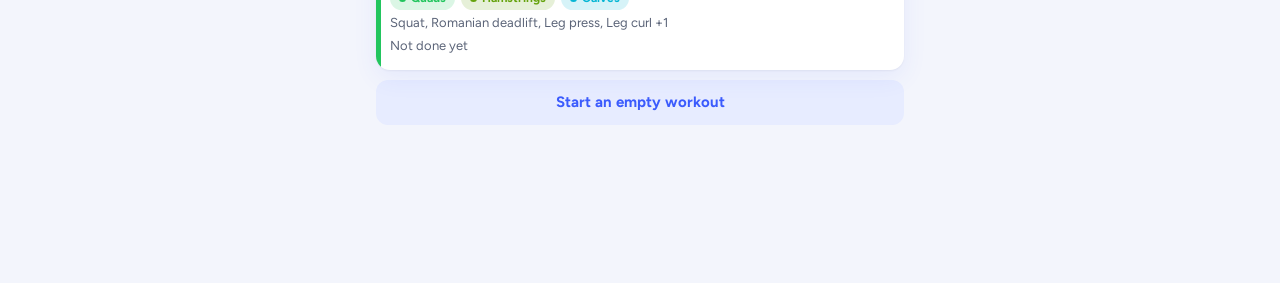
==== commit 517cd4de: "Install app button in the header and on the Train screen One-tap install where the browser offers it" ====
--- a/index.html
+++ b/index.html
@@ -23,7 +23,10 @@
       <h1 id="title">Train</h1>
       <p id="subtitle" class="sub"></p>
     </div>
-    <button id="setBtn" class="icon-btn" type="button" aria-label="Settings">⚙</button>
+    <div class="top-btns">
+      <button id="installBtn" class="install-pill" type="button" data-act="install" hidden>⬇ Install app</button>
+      <button id="setBtn" class="icon-btn" type="button" aria-label="Settings">⚙</button>
+    </div>
   </div>
 </header>
 
--- a/styles.css
+++ b/styles.css
@@ -423,6 +423,28 @@
 .vprev img { width: 96px; height: 54px; object-fit: cover; border-radius: 8px; flex: none; }
 .vprev > div > b { font-size: 13px; display: -webkit-box; -webkit-line-clamp: 2; -webkit-box-orient: vertical; overflow: hidden; }
 .vprev p { margin: 2px 0 0; }
+.ytthumb { display: block; width: 100%; border: 0; padding: 0; cursor: pointer; }
+.ytthumb img { position: absolute; inset: 0; width: 100%; height: 100%; object-fit: cover; opacity: .85; }
+.ytthumb .playbig { position: absolute; left: 50%; top: 50%; transform: translate(-50%, -50%); width: 68px; height: 48px; border-radius: 14px;
+  background: #ff0000; color: #fff; display: grid; place-items: center; font-size: 22px; box-shadow: 0 8px 24px rgba(0,0,0,.4); transition: transform .15s; }
+.ytthumb:active .playbig { transform: translate(-50%, -50%) scale(.9); }
+.ytthumb .ytlabel { position: absolute; left: 0; right: 0; bottom: 0; padding: 18px 12px 8px; color: #fff; font-weight: 700; font-size: 13px; text-align: left;
+  background: linear-gradient(transparent, rgba(0,0,0,.75)); }
+.top-btns { display: flex; align-items: center; gap: 8px; }
+.install-pill { border: 0; border-radius: 999px; padding: 0 14px; height: 40px; font-weight: 700; font-size: 14px; color: #fff; white-space: nowrap;
+  background: var(--grad); box-shadow: 0 6px 16px rgba(91, 70, 240, .3); animation: nudge 2.4s ease-in-out 1s 3; }
+@keyframes nudge { 0%, 100% { transform: none; } 10% { transform: translateY(-3px); } 20% { transform: none; } 30% { transform: translateY(-2px); } 40% { transform: none; } }
+.installcard { display: grid; grid-template-columns: 52px 1fr; gap: 6px 12px; align-items: center; border: 2px solid transparent;
+  background: linear-gradient(var(--surface), var(--surface)) padding-box, var(--grad) border-box; }
+.installcard img { border-radius: 12px; box-shadow: var(--shadow); }
+.installcard b { font-size: 15px; }
+.installcard p { margin: 2px 0 0; font-size: 13px; color: var(--muted); }
+.installcard .row { grid-column: 1 / -1; justify-content: space-between; }
+.installcard .btn { flex: 1; }
+.isteps { margin: 0; padding: 0; list-style: none; counter-reset: s; display: grid; gap: 10px; }
+.isteps li { counter-increment: s; display: grid; grid-template-columns: 30px 1fr; gap: 10px; align-items: center; background: var(--bg); padding: 10px 12px; border-radius: 12px; }
+.isteps li::before { content: counter(s); width: 30px; height: 30px; border-radius: 50%; background: var(--grad); color: #fff; display: grid; place-items: center; font: 800 16px var(--display); }
+.key { display: inline-grid; place-items: center; min-width: 26px; height: 24px; padding: 0 4px; border-radius: 6px; border: 1px solid var(--line); background: var(--surface); font-weight: 700; }
 #confetti { position: fixed; inset: 0; pointer-events: none; z-index: 50; width: 100%; height: 100%; }
 @media (prefers-reduced-motion: reduce) {
   *, *::before, *::after { animation: none !important; transition: none !important; }
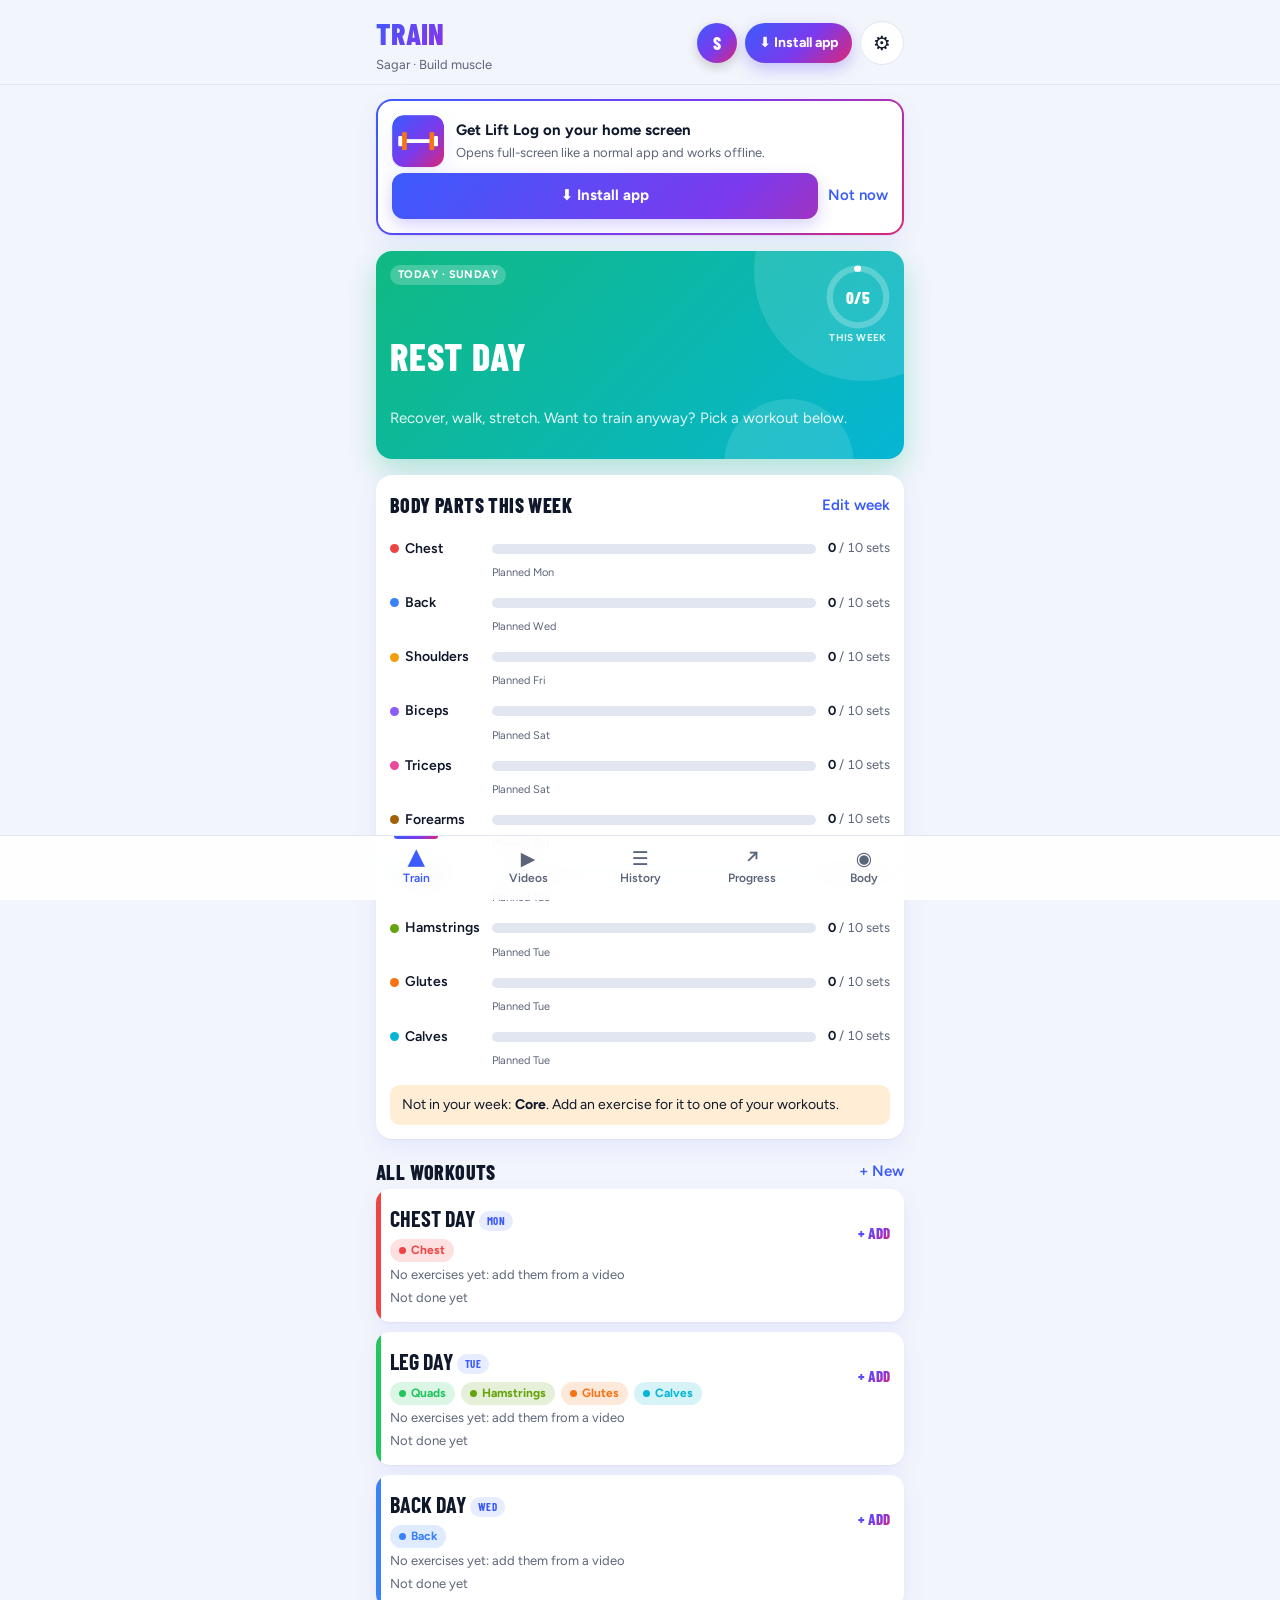
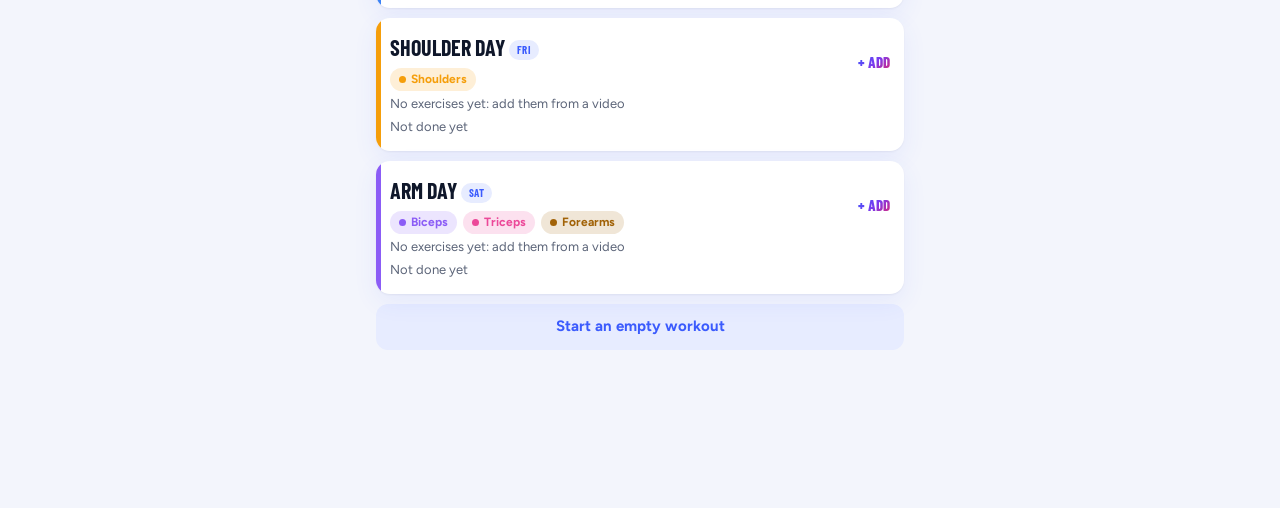
==== commit ccbf3627: "Two profiles: Sagar (gym) and Madhumita (home bodyweight) - Separate data per person (plan, videos, " ====
--- a/index.html
+++ b/index.html
@@ -24,6 +24,7 @@
       <p id="subtitle" class="sub"></p>
     </div>
     <div class="top-btns">
+      <button id="whoBtn" class="who" type="button" data-act="who" aria-label="Switch person">S</button>
       <button id="installBtn" class="install-pill" type="button" data-act="install" hidden>⬇ Install app</button>
       <button id="setBtn" class="icon-btn" type="button" aria-label="Settings">⚙</button>
     </div>
--- a/styles.css
+++ b/styles.css
@@ -445,6 +445,37 @@
 .isteps li { counter-increment: s; display: grid; grid-template-columns: 30px 1fr; gap: 10px; align-items: center; background: var(--bg); padding: 10px 12px; border-radius: 12px; }
 .isteps li::before { content: counter(s); width: 30px; height: 30px; border-radius: 50%; background: var(--grad); color: #fff; display: grid; place-items: center; font: 800 16px var(--display); }
 .key { display: inline-grid; place-items: center; min-width: 26px; height: 24px; padding: 0 4px; border-radius: 6px; border: 1px solid var(--line); background: var(--surface); font-weight: 700; }
+.pnote { display: grid; gap: 8px; padding: 10px 12px; border-radius: 12px; background: var(--navy-soft); font-size: 13px; }
+.pnote .row { gap: 8px; }
+.pnote .btn { flex: 1; }
+.goalline { margin: 6px 0 0; display: inline-block; padding: 3px 10px; border-radius: 999px; font-size: 12px; font-weight: 700; background: var(--amber-soft); color: var(--amber); }
+.vidwrap { position: relative; }
+.skip { position: absolute; top: 50%; transform: translateY(-50%); z-index: 2; height: 44px; min-width: 52px; padding: 0 10px; border: 0; border-radius: 999px;
+  background: rgba(15, 23, 42, .55); color: #fff; font-weight: 800; font-size: 13px; backdrop-filter: blur(4px); box-shadow: 0 4px 12px rgba(0,0,0,.3); }
+.skip.l { left: 8px; }
+.skip.r { right: 8px; }
+.skip:active { transform: translateY(-50%) scale(.9); background: rgba(91, 70, 240, .85); }
+/* people */
+:root[data-person="madhumita"] {
+  --navy: #db2777; --navy-soft: #fde7f1;
+  --grad: linear-gradient(135deg, #db2777 0%, #f43f5e 50%, #f97316 100%);
+}
+@media (prefers-color-scheme: dark) { :root[data-person="madhumita"]:not([data-theme="light"]) { --navy: #f472b6; --navy-soft: #3d1830; } }
+:root[data-person="madhumita"][data-theme="dark"] { --navy: #f472b6; --navy-soft: #3d1830; }
+.who { width: 40px; height: 40px; border-radius: 50%; border: 0; background: var(--grad); color: #fff; font: 800 18px var(--display);
+  box-shadow: 0 4px 12px rgba(0, 0, 0, .18); }
+.people { display: grid; gap: 10px; }
+.person { display: grid; grid-template-columns: 52px 1fr auto; gap: 12px; align-items: center; width: 100%; text-align: left;
+  border: 2px solid var(--line); border-radius: 16px; background: var(--surface); padding: 12px; }
+.person.on { border-color: var(--navy); background: var(--navy-soft); }
+.person .av { width: 52px; height: 52px; border-radius: 50%; display: grid; place-items: center; color: #fff; font: 800 24px var(--display);
+  background: linear-gradient(135deg, #3b5bfd, #7c3aed, #db2777); }
+.person[data-p="madhumita"] .av { background: linear-gradient(135deg, #db2777, #f43f5e, #f97316); }
+.person b { display: block; font: 800 20px var(--display); text-transform: uppercase; }
+.person small { display: block; color: var(--muted); font-size: 12px; }
+.person .go { color: var(--navy); font-weight: 800; font-size: 20px; }
+.sets.one .set { grid-template-columns: 30px 1fr 48px; }
+input.bad { border-color: var(--bad) !important; box-shadow: 0 0 0 3px var(--bad-soft); }
 #confetti { position: fixed; inset: 0; pointer-events: none; z-index: 50; width: 100%; height: 100%; }
 @media (prefers-reduced-motion: reduce) {
   *, *::before, *::after { animation: none !important; transition: none !important; }
